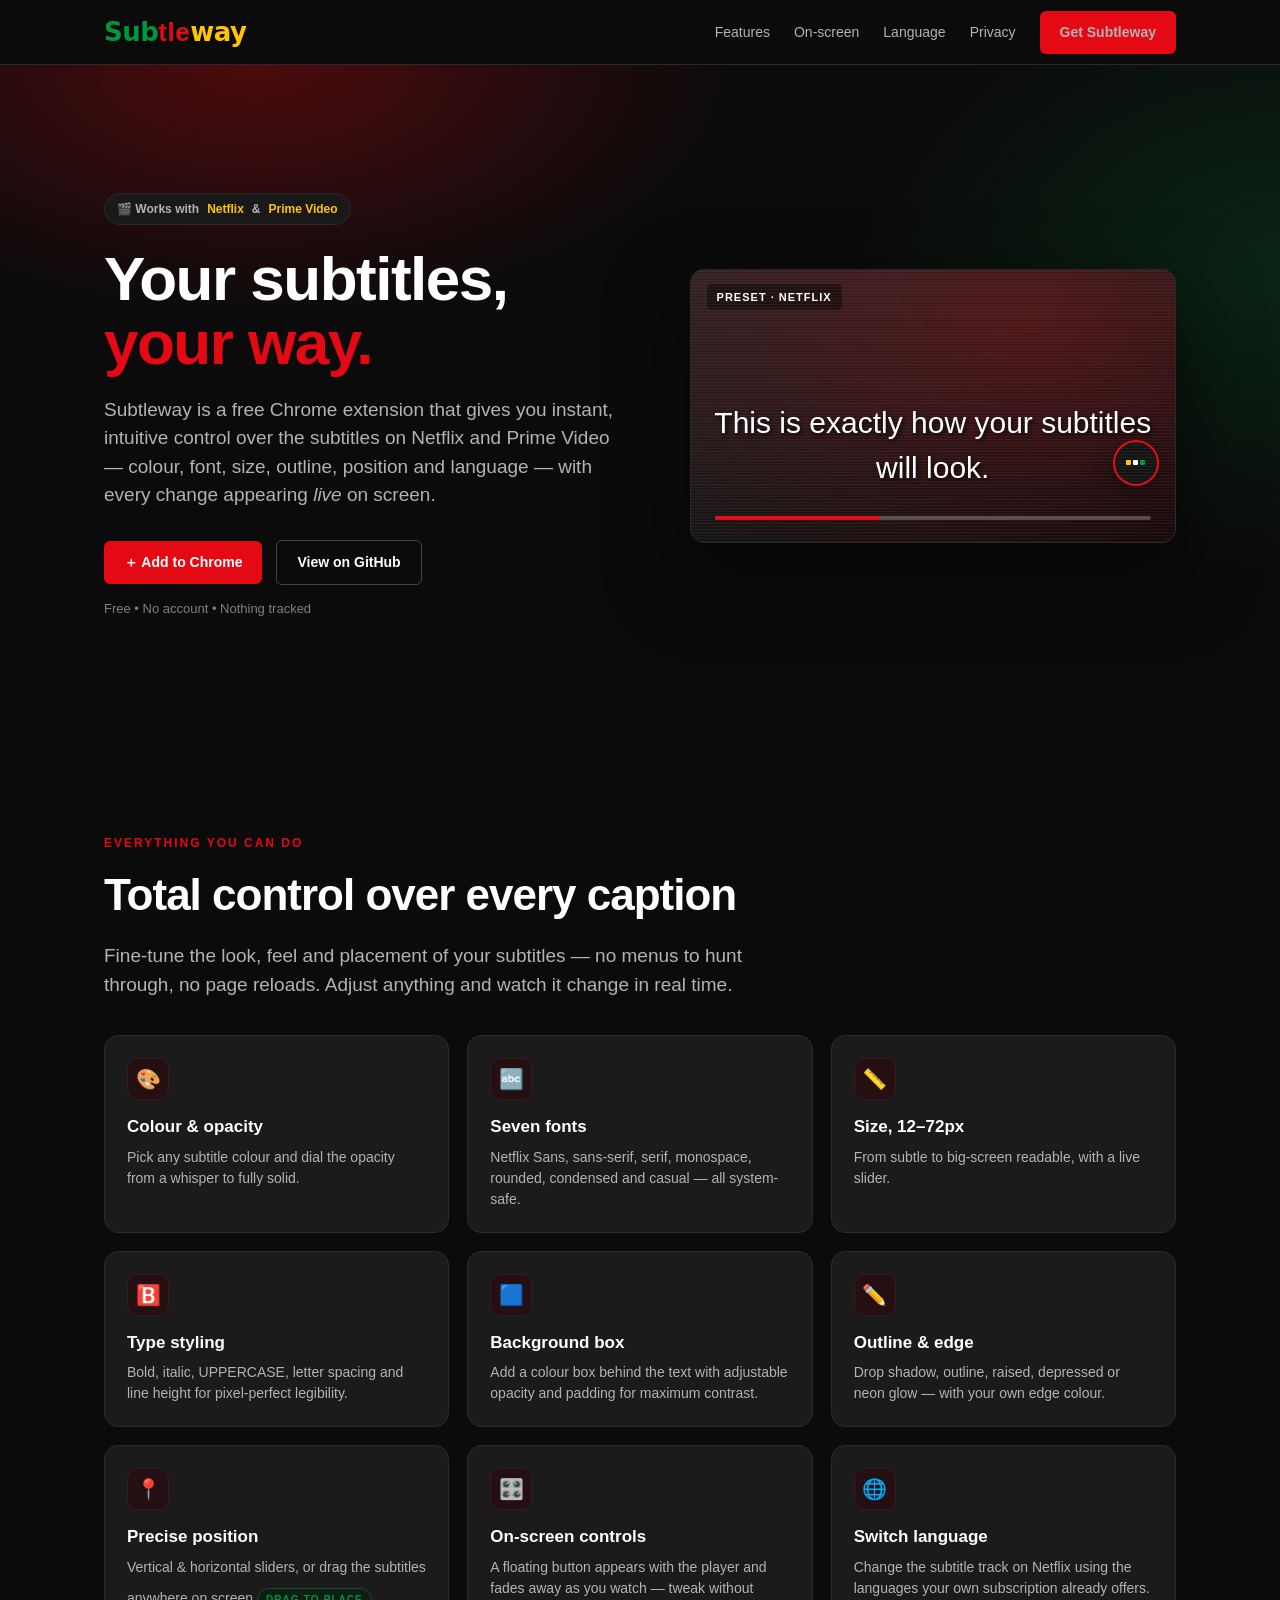
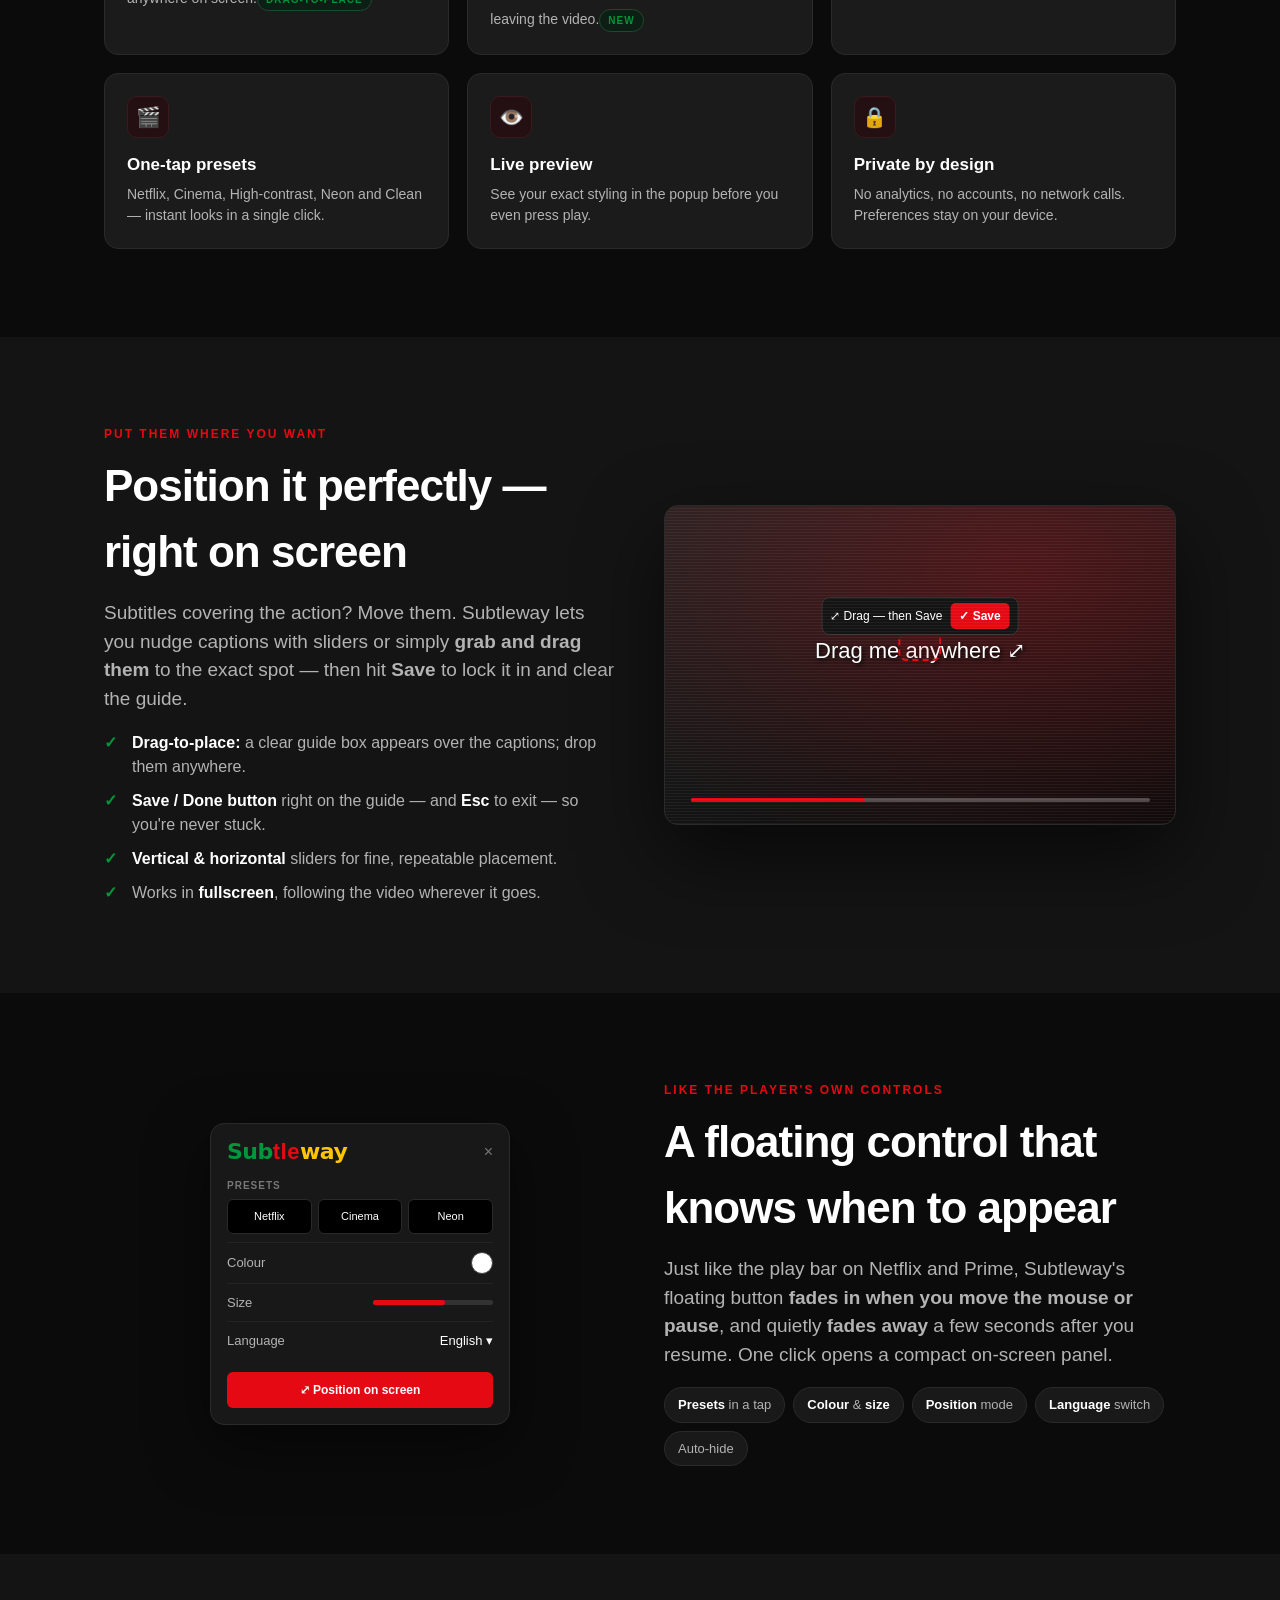
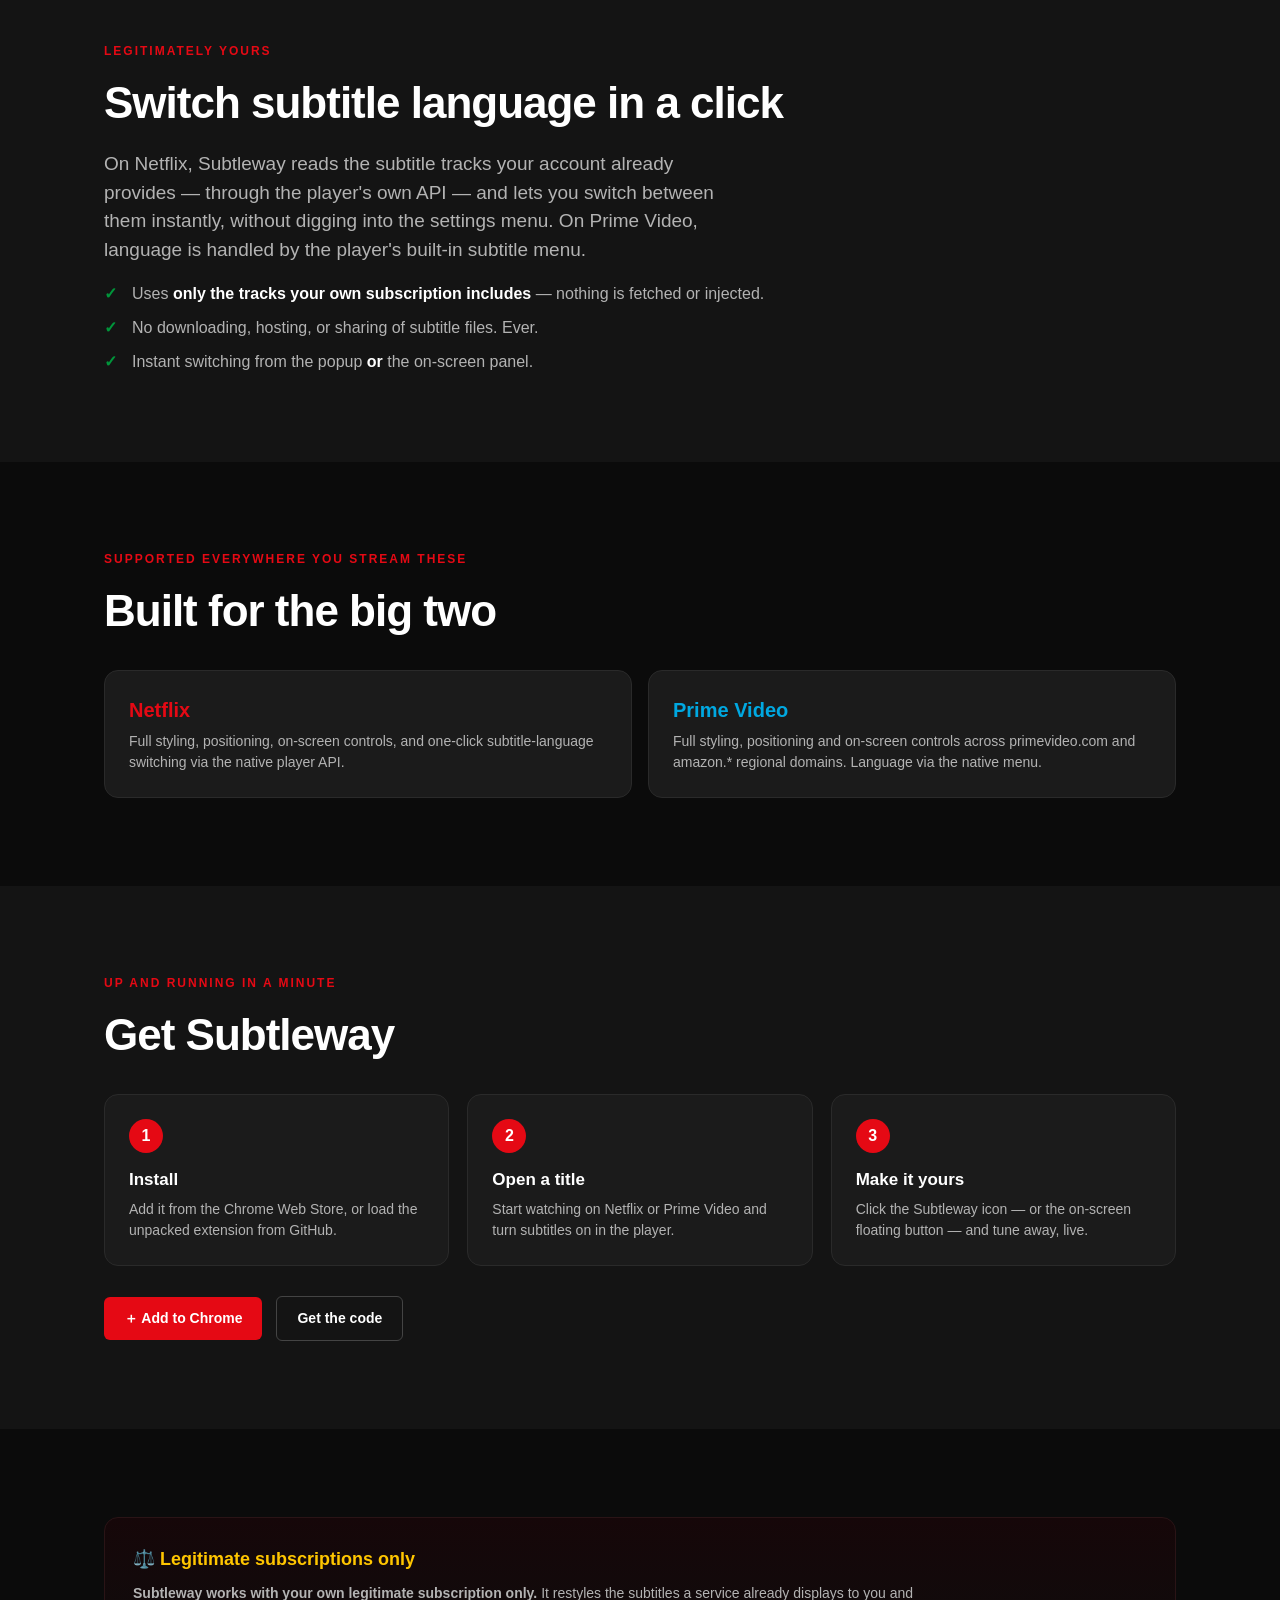
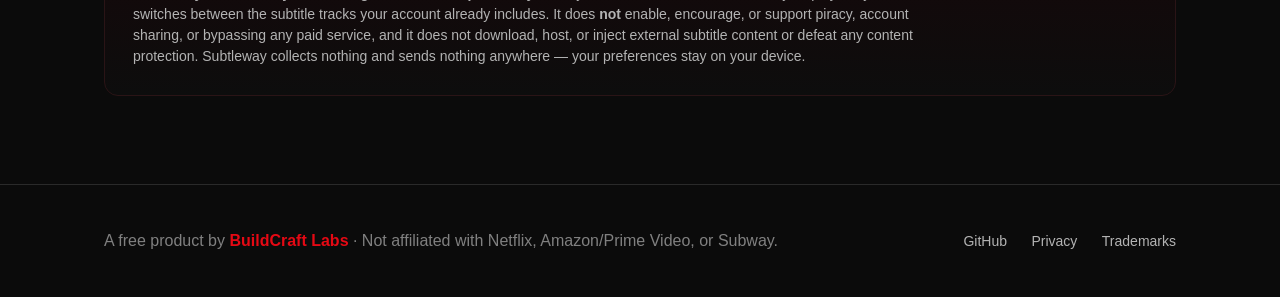
==== docs/index.html @ 031a6dc0 "Add on-screen floating control, drag Save button, and marketing site - overlay.js: a floating Subtle" ====
<!DOCTYPE html>
<html lang="en">
<head>
<meta charset="UTF-8" />
<meta name="viewport" content="width=device-width, initial-scale=1.0" />
<title>Subtleway — Subtitle control for Netflix &amp; Prime Video</title>
<meta name="description" content="Subtleway is a free Chrome extension for live subtitle control on Netflix and Prime Video: colour, font, size, outline, position, on-screen controls and language." />
<style>
  :root{
    --red:#e50914; --red-hi:#f6121d; --green:#00963b; --gold:#ffc600;
    --bg:#0b0b0b; --bg2:#141414; --card:#1b1b1b; --line:#2a2a2a;
    --tx:#fff; --dim:#b3b3b3; --mut:#808080; --r:14px;
  }
  *{box-sizing:border-box;margin:0;padding:0}
  html{scroll-behavior:smooth}
  body{background:var(--bg);color:var(--tx);
    font-family:"Netflix Sans","Helvetica Neue",Helvetica,Arial,sans-serif;
    -webkit-font-smoothing:antialiased;line-height:1.5;overflow-x:hidden}
  a{color:inherit;text-decoration:none}
  .wrap{max-width:1120px;margin:0 auto;padding:0 24px}
  section{padding:88px 0}
  .eyebrow{color:var(--red);font-weight:800;letter-spacing:2px;font-size:12px;text-transform:uppercase}
  h2{font-size:clamp(28px,4vw,44px);font-weight:800;letter-spacing:-1px;margin:10px 0 14px}
  .lead{color:var(--dim);font-size:clamp(16px,2vw,19px);max-width:640px}

  /* Brand wordmark */
  .brand{font-weight:800;letter-spacing:-.5px;line-height:1;user-select:none}
  .brand .g{color:var(--green);font-family:"Trebuchet MS","Segoe UI",system-ui,sans-serif}
  .brand .r{color:var(--red);font-family:"Arial Narrow","Roboto Condensed",sans-serif;text-transform:lowercase;letter-spacing:.5px}
  .brand .y{color:var(--gold);font-family:"Trebuchet MS","Segoe UI",system-ui,sans-serif}

  /* Nav */
  header.nav{position:sticky;top:0;z-index:50;background:rgba(11,11,11,.82);
    backdrop-filter:blur(10px);border-bottom:1px solid var(--line)}
  .nav .wrap{display:flex;align-items:center;justify-content:space-between;height:64px}
  .nav .brand{font-size:26px}
  .nav-links{display:flex;gap:24px;align-items:center}
  .nav-links a{color:var(--dim);font-size:14px}
  .nav-links a:hover{color:#fff}
  .btn{display:inline-flex;align-items:center;gap:8px;background:var(--red);color:#fff;
    font-weight:700;padding:11px 20px;border-radius:6px;font-size:14px;border:none;cursor:pointer;transition:.15s}
  .btn:hover{background:var(--red-hi);transform:translateY(-1px)}
  .btn.ghost{background:transparent;border:1px solid #444}
  .btn.ghost:hover{border-color:#888;background:transparent}

  /* Hero */
  .hero{position:relative;padding-top:64px;overflow:hidden}
  .hero::before{content:"";position:absolute;inset:0;z-index:-1;
    background:
      radial-gradient(800px 420px at 20% 0%,rgba(229,9,20,.30),transparent 60%),
      radial-gradient(700px 500px at 100% 30%,rgba(0,150,59,.18),transparent 60%)}
  .hero .wrap{display:grid;grid-template-columns:1.05fr .95fr;gap:48px;align-items:center;padding-top:64px;padding-bottom:40px}
  .hero h1{font-size:clamp(38px,5.4vw,62px);font-weight:800;letter-spacing:-1.5px;line-height:1.04}
  .hero h1 .accent{color:var(--red)}
  .hero p.sub{color:var(--dim);font-size:19px;margin:20px 0 30px;max-width:520px}
  .cta{display:flex;gap:14px;flex-wrap:wrap;align-items:center}
  .cta .note{color:var(--mut);font-size:13px;width:100%}
  .pill{display:inline-flex;gap:8px;align-items:center;background:#191919;border:1px solid var(--line);
    color:var(--dim);font-size:12px;font-weight:600;padding:6px 12px;border-radius:999px;margin-bottom:22px}
  .pill b{color:var(--gold)}

  /* Player demo */
  .player{position:relative;aspect-ratio:16/9;border-radius:var(--r);overflow:hidden;
    border:1px solid var(--line);background:
      radial-gradient(500px 300px at 70% 20%,rgba(229,9,20,.25),transparent),
      linear-gradient(160deg,#242424,#0a0a0a);box-shadow:0 30px 80px rgba(0,0,0,.6)}
  .player::after{content:"";position:absolute;inset:0;opacity:.05;
    background:repeating-linear-gradient(0deg,#fff 0 1px,transparent 1px 3px)}
  .scrub{position:absolute;left:5%;right:5%;bottom:22px;height:4px;border-radius:4px;background:rgba(255,255,255,.25)}
  .scrub::before{content:"";position:absolute;left:0;top:0;bottom:0;width:38%;background:var(--red);border-radius:4px}
  .demo-cap{position:absolute;left:0;right:0;bottom:52px;text-align:center;padding:0 12px;transition:all .5s ease}
  .demo-cap span{display:inline;transition:all .5s ease}
  .demo-float{position:absolute;right:16px;bottom:56px;width:46px;height:46px;border-radius:50%;
    background:#141414;border:2px solid var(--red);display:flex;align-items:center;justify-content:center;
    box-shadow:0 6px 18px rgba(0,0,0,.5);animation:floatpulse 3.2s ease-in-out infinite}
  .demo-float .glyph{display:flex;gap:2px}
  .demo-float i{width:5px;height:5px;border-radius:1px;display:block}
  .demo-badge{position:absolute;left:16px;top:14px;font-size:11px;font-weight:700;letter-spacing:1px;
    color:#fff;background:rgba(0,0,0,.45);padding:5px 10px;border-radius:5px}
  @keyframes floatpulse{0%,100%{transform:translateY(0);opacity:.9}50%{transform:translateY(-4px);opacity:1}}

  /* Feature grid */
  .grid{display:grid;grid-template-columns:repeat(3,1fr);gap:18px}
  .feat{background:var(--card);border:1px solid var(--line);border-radius:var(--r);padding:22px;transition:.18s}
  .feat:hover{border-color:#3a3a3a;transform:translateY(-3px)}
  .feat .ic{width:42px;height:42px;border-radius:10px;display:flex;align-items:center;justify-content:center;
    font-size:20px;margin-bottom:14px;background:#241012;border:1px solid #3a1a1d}
  .feat h3{font-size:17px;margin-bottom:7px}
  .feat p{color:var(--dim);font-size:14px}
  .feat .tag{display:inline-block;margin-top:10px;font-size:10px;font-weight:700;letter-spacing:1px;
    color:var(--green);border:1px solid #1c4a30;background:#0d1f15;padding:3px 8px;border-radius:999px}

  /* Split deep-dives */
  .split{display:grid;grid-template-columns:1fr 1fr;gap:48px;align-items:center}
  .split.rev .txt{order:2}
  .chips{display:flex;flex-wrap:wrap;gap:8px;margin-top:18px}
  .chip{background:#191919;border:1px solid var(--line);border-radius:999px;padding:7px 13px;font-size:13px;color:var(--dim)}
  .chip b{color:#fff}
  ul.ticks{list-style:none;margin-top:18px;display:flex;flex-direction:column;gap:10px}
  ul.ticks li{position:relative;padding-left:28px;color:var(--dim)}
  ul.ticks li::before{content:"✓";position:absolute;left:0;top:0;color:var(--green);font-weight:800}
  ul.ticks li b{color:#fff}

  /* Mini popup mock */
  .mock{background:#181818;border:1px solid var(--line);border-radius:var(--r);padding:16px;box-shadow:0 20px 60px rgba(0,0,0,.5)}
  .mock .mh{display:flex;justify-content:space-between;align-items:center;margin-bottom:14px}
  .mock .mh .brand{font-size:22px}
  .swrow{display:flex;align-items:center;justify-content:space-between;padding:9px 0;border-top:1px solid #232323;font-size:13px;color:var(--dim)}
  .swrow:first-of-type{border-top:none}
  .bar{width:120px;height:5px;border-radius:5px;background:#333;position:relative}
  .bar::before{content:"";position:absolute;left:0;top:0;bottom:0;width:60%;background:var(--red);border-radius:5px}
  .dot{width:22px;height:22px;border-radius:50%;background:var(--red)}
  .presets-mock{display:flex;gap:6px;margin-top:6px}
  .presets-mock span{flex:1;text-align:center;font-size:11px;padding:8px 0;border:1px solid var(--line);border-radius:6px;background:#000}

  /* Platforms */
  .plats{display:flex;gap:16px;flex-wrap:wrap}
  .plat{flex:1;min-width:240px;background:var(--card);border:1px solid var(--line);border-radius:var(--r);padding:24px}
  .plat h3{font-size:20px;margin-bottom:6px}
  .plat p{color:var(--dim);font-size:14px}
  .plat .nf{color:var(--red)} .plat .pv{color:#00a8e1}

  /* Steps */
  .steps{display:grid;grid-template-columns:repeat(3,1fr);gap:18px;counter-reset:s}
  .step{background:var(--card);border:1px solid var(--line);border-radius:var(--r);padding:24px;position:relative}
  .step .n{width:34px;height:34px;border-radius:50%;background:var(--red);color:#fff;font-weight:800;
    display:flex;align-items:center;justify-content:center;margin-bottom:14px}
  .step h3{font-size:17px;margin-bottom:6px}
  .step p{color:var(--dim);font-size:14px}

  /* Disclaimer + footer */
  .disc{background:linear-gradient(180deg,#160709,#0d0d0d);border:1px solid #2a1416;border-radius:var(--r);padding:28px}
  .disc h3{color:var(--gold);font-size:18px;margin-bottom:10px}
  .disc p{color:var(--dim);font-size:14px;max-width:820px}
  footer{border-top:1px solid var(--line);padding:44px 0;color:var(--mut)}
  footer .wrap{display:flex;justify-content:space-between;gap:20px;flex-wrap:wrap;align-items:center}
  footer a{color:var(--dim);font-size:14px;margin-left:20px}
  footer a:hover{color:#fff}
  .credit b{color:var(--red)}

  @media(max-width:900px){
    .hero .wrap,.split,.split.rev .txt{grid-template-columns:1fr;order:0}
    .grid{grid-template-columns:1fr 1fr}
    .steps{grid-template-columns:1fr}
    .nav-links a:not(.btn){display:none}
  }
  @media(max-width:560px){.grid{grid-template-columns:1fr}}
</style>
</head>
<body>

<header class="nav">
  <div class="wrap">
    <a class="brand" href="#top"><span class="g">Sub</span><span class="r">tle</span><span class="y">way</span></a>
    <nav class="nav-links">
      <a href="#features">Features</a>
      <a href="#position">On-screen</a>
      <a href="#language">Language</a>
      <a href="#privacy">Privacy</a>
      <a class="btn" href="#get">Get Subtleway</a>
    </nav>
  </div>
</header>

<!-- HERO -->
<section class="hero" id="top">
  <div class="wrap">
    <div>
      <div class="pill">🎬 Works with <b>Netflix</b> &amp; <b>Prime Video</b></div>
      <h1>Your subtitles,<br><span class="accent">your way.</span></h1>
      <p class="sub">Subtleway is a free Chrome extension that gives you instant, intuitive control over the subtitles on Netflix and Prime Video — colour, font, size, outline, position and language — with every change appearing <em>live</em> on screen.</p>
      <div class="cta">
        <a class="btn" href="#get">＋ Add to Chrome</a>
        <a class="btn ghost" href="https://github.com/serverl0rd/subtleway" target="_blank" rel="noopener">View on GitHub</a>
        <span class="note">Free • No account • Nothing tracked</span>
      </div>
    </div>

    <!-- Live-ish player demo -->
    <div class="player" aria-hidden="true">
      <div class="demo-badge" id="demoName">PRESET · NETFLIX</div>
      <div class="demo-cap"><span id="demoCap">This is exactly how your subtitles will look.</span></div>
      <div class="demo-float" title="Subtleway floating control">
        <div class="glyph"><i style="background:#ffc600"></i><i style="background:#fff"></i><i style="background:#00963b"></i></div>
      </div>
      <div class="scrub"></div>
    </div>
  </div>
</section>

<!-- FEATURES -->
<section id="features">
  <div class="wrap">
    <div class="eyebrow">Everything you can do</div>
    <h2>Total control over every caption</h2>
    <p class="lead">Fine-tune the look, feel and placement of your subtitles — no menus to hunt through, no page reloads. Adjust anything and watch it change in real time.</p>

    <div class="grid" style="margin-top:36px">
      <div class="feat"><div class="ic">🎨</div><h3>Colour &amp; opacity</h3><p>Pick any subtitle colour and dial the opacity from a whisper to fully solid.</p></div>
      <div class="feat"><div class="ic">🔤</div><h3>Seven fonts</h3><p>Netflix Sans, sans-serif, serif, monospace, rounded, condensed and casual — all system-safe.</p></div>
      <div class="feat"><div class="ic">📏</div><h3>Size, 12–72px</h3><p>From subtle to big-screen readable, with a live slider.</p></div>
      <div class="feat"><div class="ic">🅱️</div><h3>Type styling</h3><p>Bold, italic, UPPERCASE, letter spacing and line height for pixel-perfect legibility.</p></div>
      <div class="feat"><div class="ic">🟦</div><h3>Background box</h3><p>Add a colour box behind the text with adjustable opacity and padding for maximum contrast.</p></div>
      <div class="feat"><div class="ic">✏️</div><h3>Outline &amp; edge</h3><p>Drop shadow, outline, raised, depressed or neon glow — with your own edge colour.</p></div>
      <div class="feat"><div class="ic">📍</div><h3>Precise position</h3><p>Vertical &amp; horizontal sliders, or drag the subtitles anywhere on screen.<span class="tag">DRAG-TO-PLACE</span></p></div>
      <div class="feat"><div class="ic">🎛️</div><h3>On-screen controls</h3><p>A floating button appears with the player and fades away as you watch — tweak without leaving the video.<span class="tag">NEW</span></p></div>
      <div class="feat"><div class="ic">🌐</div><h3>Switch language</h3><p>Change the subtitle track on Netflix using the languages your own subscription already offers.</p></div>
      <div class="feat"><div class="ic">🎬</div><h3>One-tap presets</h3><p>Netflix, Cinema, High-contrast, Neon and Clean — instant looks in a single click.</p></div>
      <div class="feat"><div class="ic">👁️</div><h3>Live preview</h3><p>See your exact styling in the popup before you even press play.</p></div>
      <div class="feat"><div class="ic">🔒</div><h3>Private by design</h3><p>No analytics, no accounts, no network calls. Preferences stay on your device.</p></div>
    </div>
  </div>
</section>

<!-- POSITION / ON-SCREEN -->
<section id="position" style="background:var(--bg2)">
  <div class="wrap">
    <div class="split">
      <div class="txt">
        <div class="eyebrow">Put them where you want</div>
        <h2>Position it perfectly — right on screen</h2>
        <p class="lead">Subtitles covering the action? Move them. Subtleway lets you nudge captions with sliders or simply <b>grab and drag them</b> to the exact spot — then hit <b>Save</b> to lock it in and clear the guide.</p>
        <ul class="ticks">
          <li><b>Drag-to-place:</b> a clear guide box appears over the captions; drop them anywhere.</li>
          <li><b>Save / Done button</b> right on the guide — and <b>Esc</b> to exit — so you're never stuck.</li>
          <li><b>Vertical &amp; horizontal</b> sliders for fine, repeatable placement.</li>
          <li>Works in <b>fullscreen</b>, following the video wherever it goes.</li>
        </ul>
      </div>
      <div class="player" style="aspect-ratio:16/10" aria-hidden="true">
        <div class="demo-cap" style="bottom:auto;top:40%">
          <span style="color:#fff;font-size:22px;text-shadow:2px 2px 4px #000">Drag me anywhere ⤢</span>
        </div>
        <div style="position:absolute;left:50%;top:38%;transform:translateX(-50%);
          border:2px dashed var(--red);border-radius:8px;padding:6px 18px;color:#fff;font-size:12px;
          background:rgba(229,9,20,.08)">
          <span style="position:absolute;top:-32px;left:50%;transform:translateX(-50%);white-space:nowrap;
            background:#141414;border:1px solid #333;padding:5px 8px;border-radius:8px;display:flex;gap:8px;align-items:center">
            ⤢ Drag — then Save
            <b style="background:var(--red);color:#fff;padding:4px 9px;border-radius:5px">✓ Save</b>
          </span>
          &nbsp;
        </div>
        <div class="scrub"></div>
      </div>
    </div>
  </div>
</section>

<!-- FLOATING CONTROL -->
<section>
  <div class="wrap">
    <div class="split rev">
      <div class="txt">
        <div class="eyebrow">Like the player's own controls</div>
        <h2>A floating control that knows when to appear</h2>
        <p class="lead">Just like the play bar on Netflix and Prime, Subtleway's floating button <b>fades in when you move the mouse or pause</b>, and quietly <b>fades away</b> a few seconds after you resume. One click opens a compact on-screen panel.</p>
        <div class="chips">
          <span class="chip"><b>Presets</b> in a tap</span>
          <span class="chip"><b>Colour</b> &amp; <b>size</b></span>
          <span class="chip"><b>Position</b> mode</span>
          <span class="chip"><b>Language</b> switch</span>
          <span class="chip">Auto-hide</span>
        </div>
      </div>
      <div style="display:flex;justify-content:center">
        <div class="mock" style="width:300px">
          <div class="mh"><span class="brand" style="font-size:22px"><span class="g">Sub</span><span class="r">tle</span><span class="y">way</span></span><span style="color:#777">×</span></div>
          <div style="font-size:10px;letter-spacing:1px;color:#777;font-weight:700;margin-bottom:6px">PRESETS</div>
          <div class="presets-mock"><span>Netflix</span><span>Cinema</span><span>Neon</span></div>
          <div class="swrow" style="margin-top:8px"><span>Colour</span><span class="dot" style="background:#fff;border:1px solid #444"></span></div>
          <div class="swrow"><span>Size</span><span class="bar"></span></div>
          <div class="swrow"><span>Language</span><span style="color:#fff">English ▾</span></div>
          <div style="display:flex;gap:8px;margin-top:12px">
            <span style="flex:1;text-align:center;background:var(--red);color:#fff;font-weight:700;font-size:12px;padding:9px;border-radius:6px">⤢ Position on screen</span>
          </div>
        </div>
      </div>
    </div>
  </div>
</section>

<!-- LANGUAGE -->
<section id="language" style="background:var(--bg2)">
  <div class="wrap">
    <div class="eyebrow">Legitimately yours</div>
    <h2>Switch subtitle language in a click</h2>
    <p class="lead">On Netflix, Subtleway reads the subtitle tracks your account already provides — through the player's own API — and lets you switch between them instantly, without digging into the settings menu. On Prime Video, language is handled by the player's built-in subtitle menu.</p>
    <ul class="ticks" style="max-width:720px">
      <li>Uses <b>only the tracks your own subscription includes</b> — nothing is fetched or injected.</li>
      <li>No downloading, hosting, or sharing of subtitle files. Ever.</li>
      <li>Instant switching from the popup <b>or</b> the on-screen panel.</li>
    </ul>
  </div>
</section>

<!-- PLATFORMS -->
<section>
  <div class="wrap">
    <div class="eyebrow">Supported everywhere you stream these</div>
    <h2>Built for the big two</h2>
    <div class="plats" style="margin-top:26px">
      <div class="plat"><h3 class="nf">Netflix</h3><p>Full styling, positioning, on-screen controls, and one-click subtitle-language switching via the native player API.</p></div>
      <div class="plat"><h3 class="pv">Prime Video</h3><p>Full styling, positioning and on-screen controls across primevideo.com and amazon.* regional domains. Language via the native menu.</p></div>
    </div>
  </div>
</section>

<!-- HOW / GET -->
<section id="get" style="background:var(--bg2)">
  <div class="wrap">
    <div class="eyebrow">Up and running in a minute</div>
    <h2>Get Subtleway</h2>
    <div class="steps" style="margin-top:26px">
      <div class="step"><div class="n">1</div><h3>Install</h3><p>Add it from the Chrome Web Store, or load the unpacked extension from GitHub.</p></div>
      <div class="step"><div class="n">2</div><h3>Open a title</h3><p>Start watching on Netflix or Prime Video and turn subtitles on in the player.</p></div>
      <div class="step"><div class="n">3</div><h3>Make it yours</h3><p>Click the Subtleway icon — or the on-screen floating button — and tune away, live.</p></div>
    </div>
    <div class="cta" style="margin-top:30px">
      <a class="btn" href="https://github.com/serverl0rd/subtleway" target="_blank" rel="noopener">＋ Add to Chrome</a>
      <a class="btn ghost" href="https://github.com/serverl0rd/subtleway" target="_blank" rel="noopener">Get the code</a>
    </div>
  </div>
</section>

<!-- DISCLAIMER / PRIVACY -->
<section id="privacy">
  <div class="wrap">
    <div class="disc">
      <h3>⚖️ Legitimate subscriptions only</h3>
      <p><b>Subtleway works with your own legitimate subscription only.</b> It restyles the subtitles a service already displays to you and switches between the subtitle tracks your account already includes. It does <b>not</b> enable, encourage, or support piracy, account sharing, or bypassing any paid service, and it does not download, host, or inject external subtitle content or defeat any content protection. Subtleway collects nothing and sends nothing anywhere — your preferences stay on your device.</p>
    </div>
  </div>
</section>

<footer>
  <div class="wrap">
    <div class="credit">A free product by <b>BuildCraft&nbsp;Labs</b> · Not affiliated with Netflix, Amazon/Prime Video, or Subway.</div>
    <div>
      <a href="https://github.com/serverl0rd/subtleway" target="_blank" rel="noopener">GitHub</a>
      <a href="https://github.com/serverl0rd/subtleway/blob/main/PRIVACY.md" target="_blank" rel="noopener">Privacy</a>
      <a href="https://github.com/serverl0rd/subtleway/blob/main/TRADEMARKS.md" target="_blank" rel="noopener">Trademarks</a>
    </div>
  </div>
</footer>

<script>
  // Cycle the hero demo caption through the real presets to show the range.
  var PRESETS = [
    {name:'NETFLIX', text:'This is exactly how your subtitles will look.',
     css:{color:'#fff',fontFamily:'"Netflix Sans",Arial,sans-serif',fontSize:'30px',fontWeight:'400',
          textShadow:'2px 2px 4px rgba(0,0,0,.9)',background:'transparent',padding:'0'}},
    {name:'CINEMA', text:'Every word, in warm cinema gold.',
     css:{color:'#f5c518',fontFamily:'Georgia,serif',fontSize:'32px',fontWeight:'400',letterSpacing:'.3px',
          textShadow:'-1.5px -1.5px 0 #000,1.5px -1.5px 0 #000,-1.5px 1.5px 0 #000,1.5px 1.5px 0 #000',background:'transparent',padding:'0'}},
    {name:'HIGH CONTRAST', text:'Maximum readability, on a solid box.',
     css:{color:'#fff',fontFamily:'Arial,sans-serif',fontSize:'30px',fontWeight:'700',
          textShadow:'none',background:'rgba(0,0,0,.95)',padding:'4px 14px'}},
    {name:'NEON', text:'Glowing, bold and unmistakable.',
     css:{color:'#39ff14',fontFamily:'"Trebuchet MS",sans-serif',fontSize:'32px',fontWeight:'700',
          textShadow:'0 0 6px #00b3ff,0 0 12px #00b3ff,0 0 20px #00b3ff',background:'transparent',padding:'0'}},
    {name:'CLEAN', text:'Simple. Crisp. Out of the way.',
     css:{color:'#fff',fontFamily:'Arial,sans-serif',fontSize:'28px',fontWeight:'400',
          textShadow:'none',background:'transparent',padding:'0'}}
  ];
  var i=0, cap=document.getElementById('demoCap'), name=document.getElementById('demoName');
  function applyPreset(p){
    cap.textContent=p.text;
    var s=cap.style;
    s.color=p.css.color;s.fontFamily=p.css.fontFamily;s.fontSize=p.css.fontSize;
    s.fontWeight=p.css.fontWeight;s.letterSpacing=p.css.letterSpacing||'0';
    s.textShadow=p.css.textShadow;s.background=p.css.background;s.padding=p.css.padding;
    s.borderRadius='4px';
    name.textContent='PRESET · '+p.name;
  }
  applyPreset(PRESETS[0]);
  setInterval(function(){ i=(i+1)%PRESETS.length; applyPreset(PRESETS[i]); }, 2600);
</script>
</body>
</html>
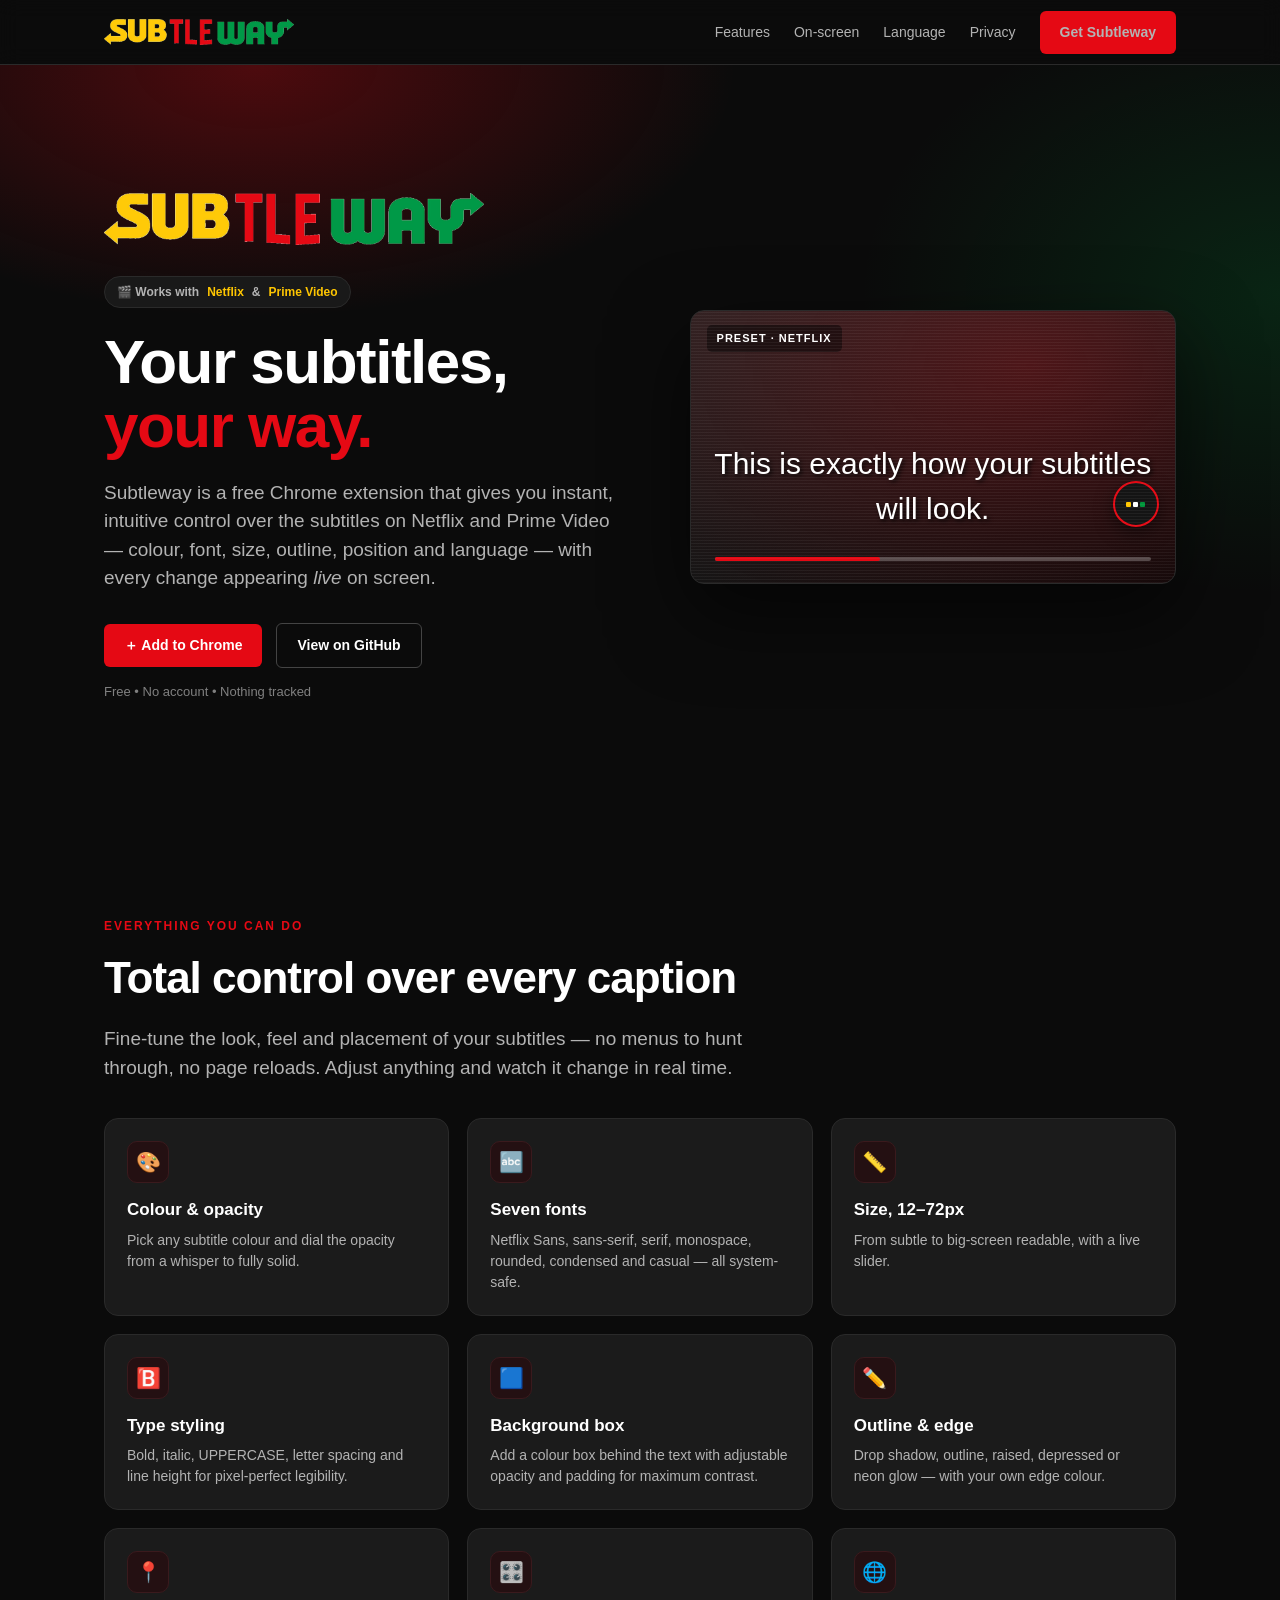
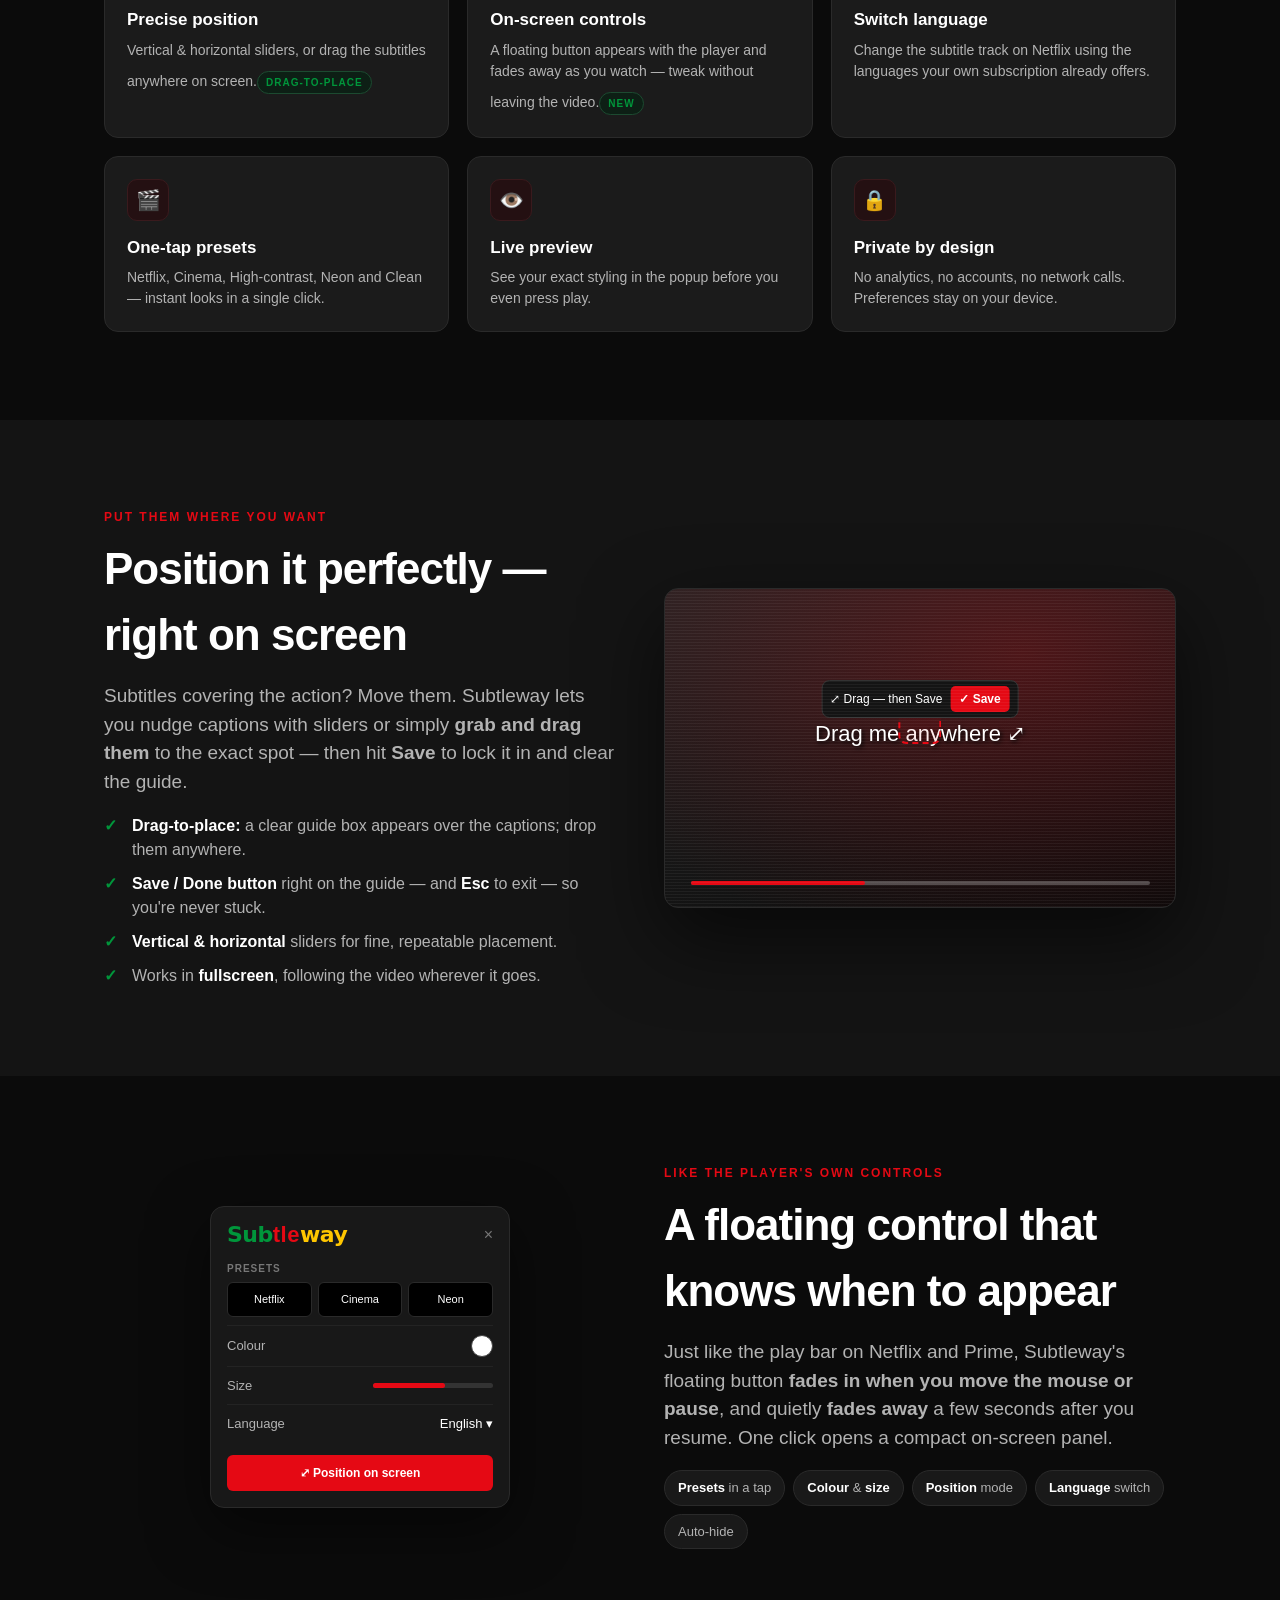
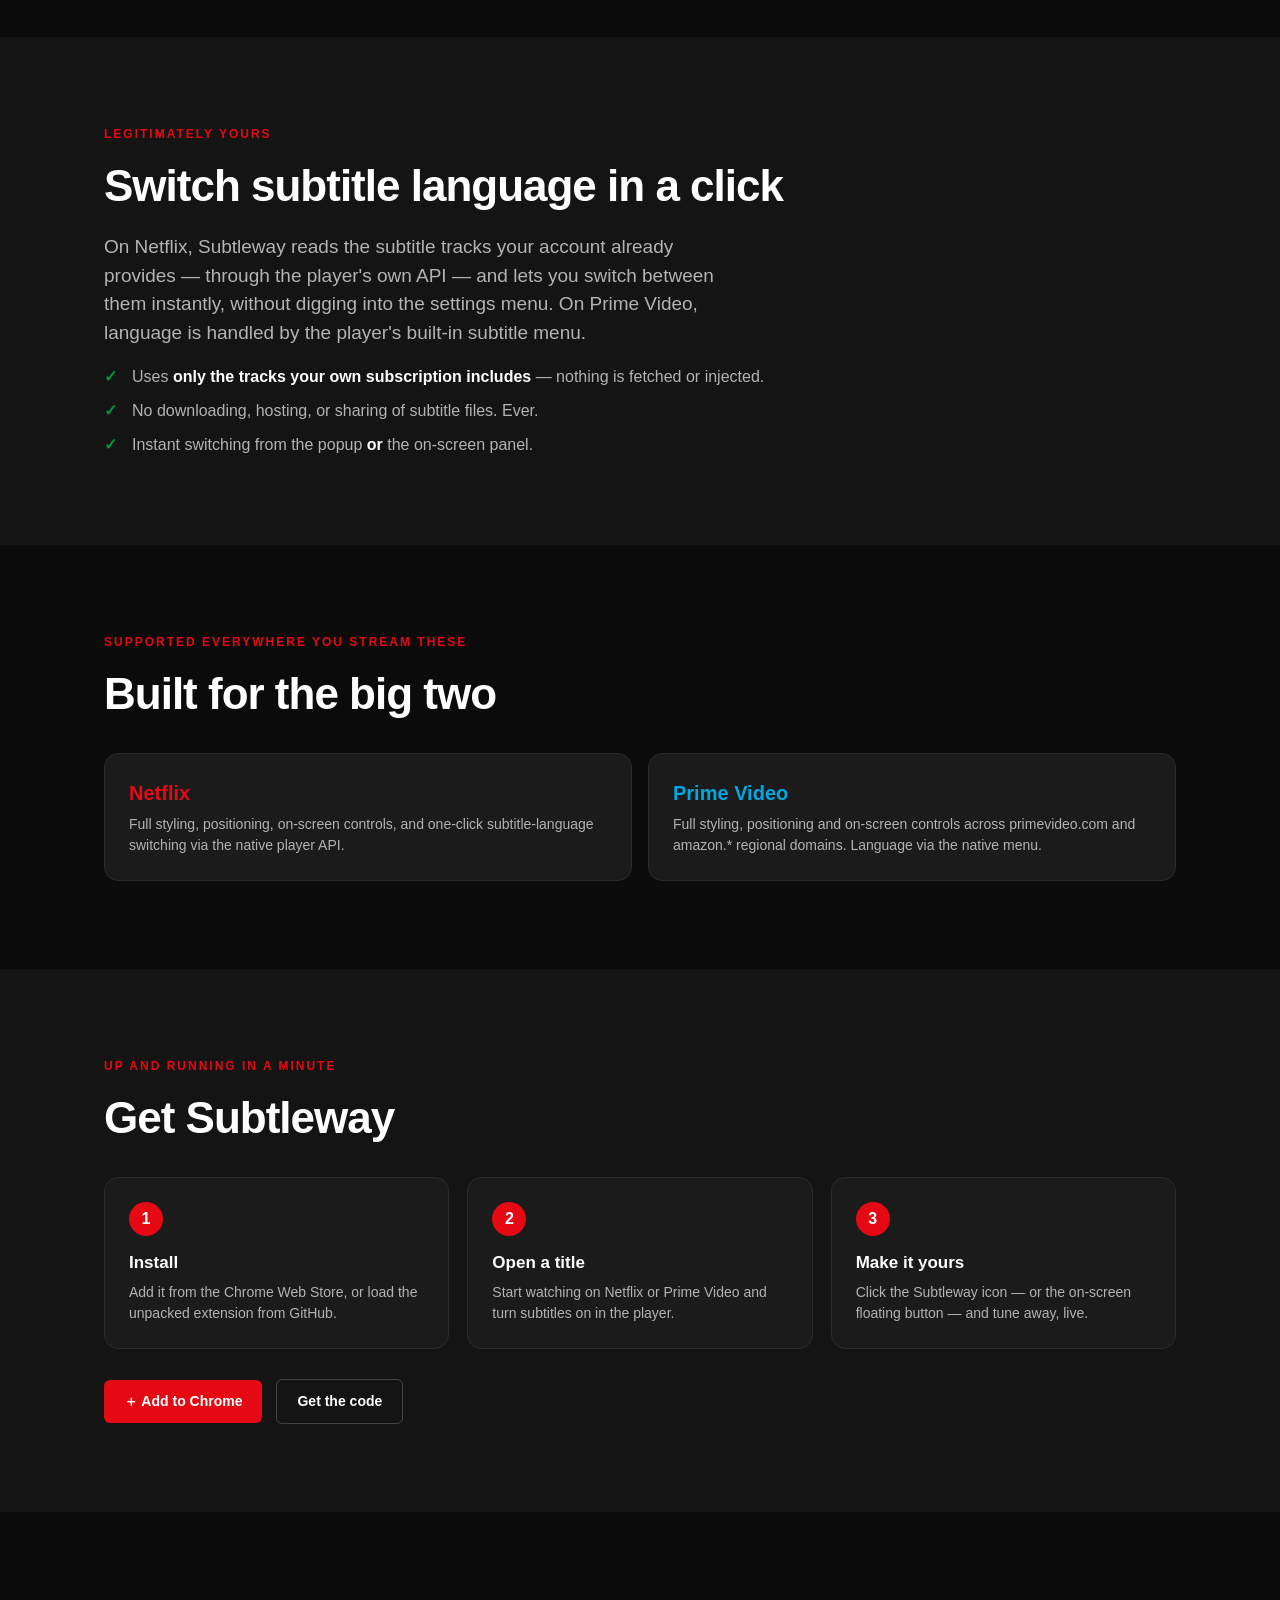
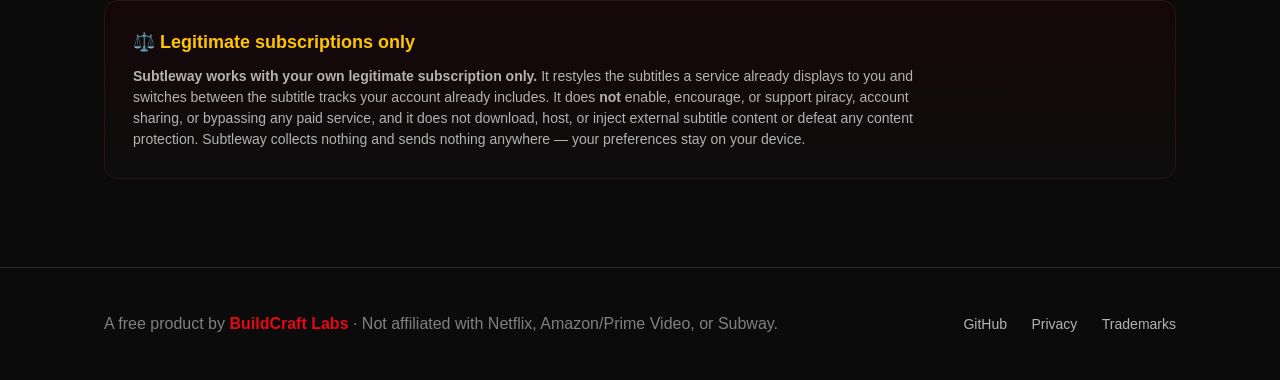
==== commit 29bbf797: "Use the real SUBTLEWAY logo across the product Adopt the user-provided SUBTLEWAY wordmark (SUB in Su" ====
--- a/docs/index.html
+++ b/docs/index.html
@@ -151,7 +151,7 @@
 
 <header class="nav">
   <div class="wrap">
-    <a class="brand" href="#top"><span class="g">Sub</span><span class="r">tle</span><span class="y">way</span></a>
+    <a href="#top" aria-label="Subtleway"><img src="subtleway-logo.png" alt="Subtleway" style="height:26px;display:block" /></a>
     <nav class="nav-links">
       <a href="#features">Features</a>
       <a href="#position">On-screen</a>
@@ -166,6 +166,7 @@
 <section class="hero" id="top">
   <div class="wrap">
     <div>
+      <img src="subtleway-logo.png" alt="Subtleway" style="height:52px;width:auto;max-width:100%;margin-bottom:24px" />
       <div class="pill">🎬 Works with <b>Netflix</b> &amp; <b>Prime Video</b></div>
       <h1>Your subtitles,<br><span class="accent">your way.</span></h1>
       <p class="sub">Subtleway is a free Chrome extension that gives you instant, intuitive control over the subtitles on Netflix and Prime Video — colour, font, size, outline, position and language — with every change appearing <em>live</em> on screen.</p>
